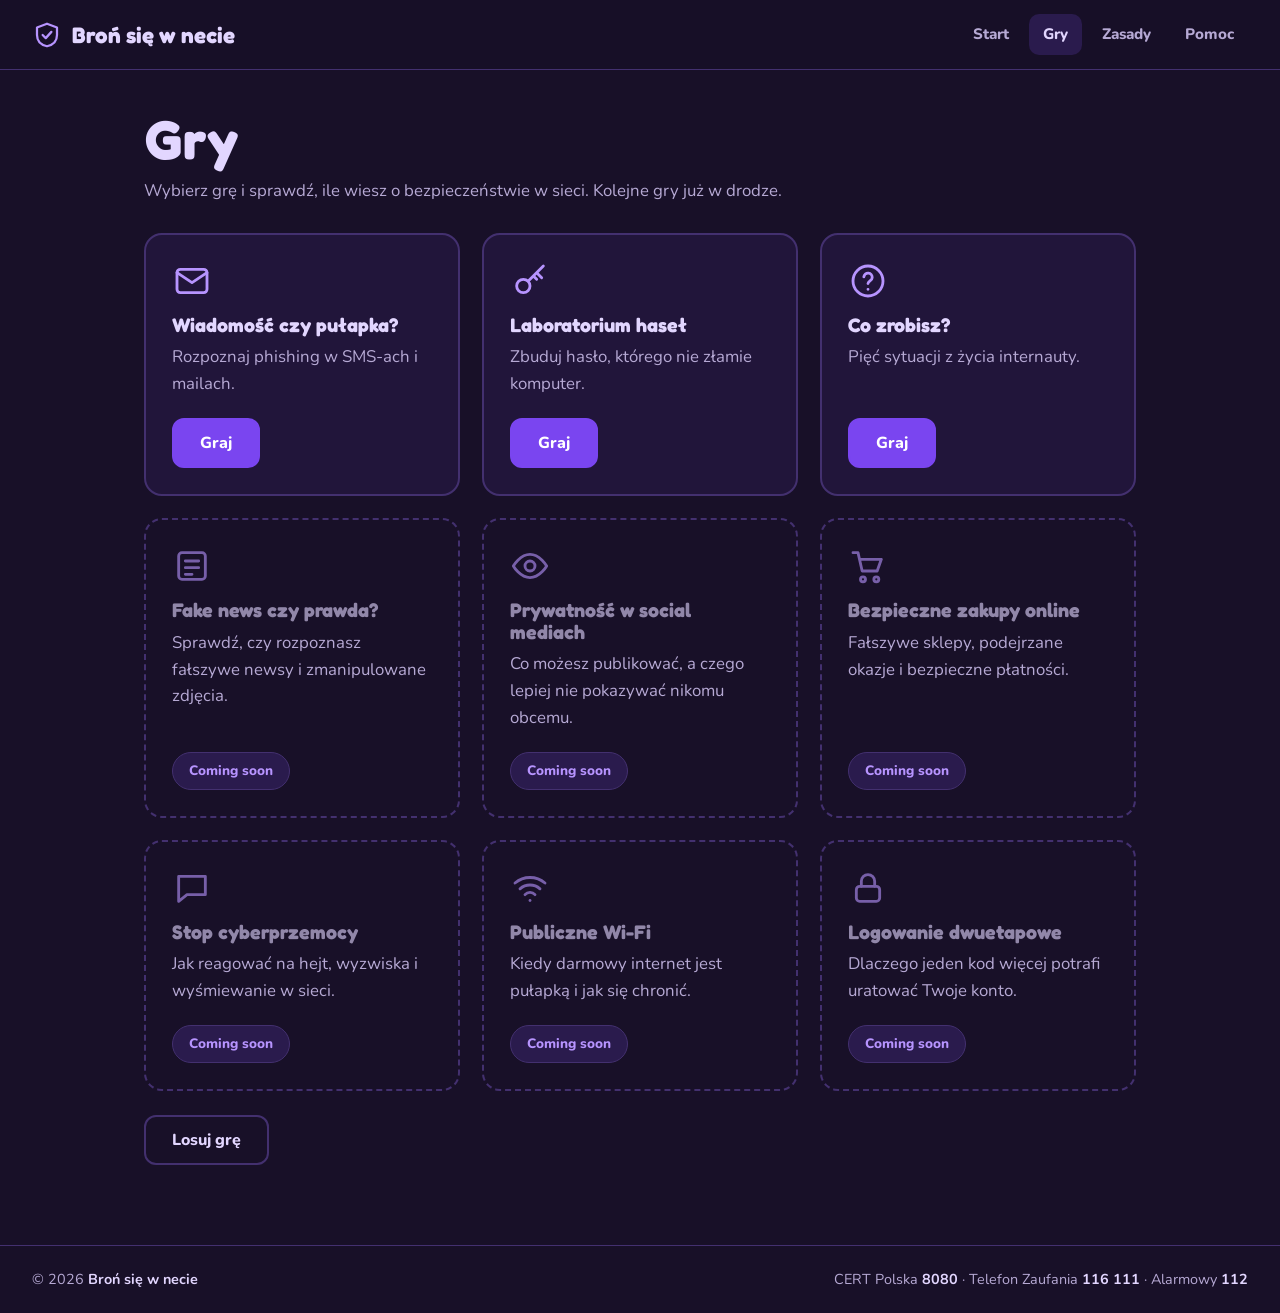
==== gry.html @ c03ba727 "jakies gowno zeby byly cokolwiek i sie poprawi" ====
<!DOCTYPE html>
<html lang="pl">
<head>
<meta charset="utf-8">
<meta name="viewport" content="width=device-width, initial-scale=1, viewport-fit=cover">
<title>Gry – Broń się w necie</title>
<link href="https://fonts.googleapis.com/css2?family=Fredoka:wght@500;700&family=Nunito:wght@400;600;800&display=swap" rel="stylesheet">
<link rel="stylesheet" href="css/style.css">
</head>
<body>

<nav class="pasek-nawigacji">
  <a class="logo" href="index.html">
    <svg viewBox="0 0 24 24" fill="none" stroke-width="1.8" stroke-linecap="round" stroke-linejoin="round" aria-hidden="true"><path d="M12 3l8 3v6c0 5-3.5 8-8 9-4.5-1-8-4-8-9V6z"/><path d="M8.5 12l2.5 2.5 4.5-5"/></svg>
    <span>Broń się w necie</span>
  </a>
  <div class="menu-glowne">
    <a href="index.html">Start</a>
    <a href="gry.html" class="aktywny">Gry</a>
    <a href="index.html#zasady">Zasady</a>
    <a href="index.html#pomoc">Pomoc</a>
  </div>
</nav>

<main class="strona">
  <h1 style="font-size:clamp(2.2rem,6vw,3.4rem)">Gry</h1>
  <p class="opis" style="color:var(--tekst-przygaszony);margin:8px 0 28px">Wybierz grę i sprawdź, ile wiesz o bezpieczeństwie w sieci. Kolejne gry już w drodze.</p>

  <section id="wybor-gier">
    <div class="wybor-gier">
      <div class="karta-gry">
        <svg viewBox="0 0 24 24" fill="none" stroke-width="1.7" stroke-linecap="round" stroke-linejoin="round" aria-hidden="true"><rect x="3" y="5" width="18" height="14" rx="2"/><path d="M3 7l9 6 9-6"/></svg>
        <h3>Wiadomość czy pułapka?</h3>
        <p>Rozpoznaj phishing w SMS-ach i mailach.</p>
        <button class="przycisk" data-gra="gra-phishing">Graj</button>
      </div>
      <div class="karta-gry">
        <svg viewBox="0 0 24 24" fill="none" stroke-width="1.7" stroke-linecap="round" stroke-linejoin="round" aria-hidden="true"><circle cx="8" cy="15" r="4"/><path d="M11 12l9-9M16 7l3 3M14 9l2 2"/></svg>
        <h3>Laboratorium haseł</h3>
        <p>Zbuduj hasło, którego nie złamie komputer.</p>
        <button class="przycisk" data-gra="gra-haslo">Graj</button>
      </div>
      <div class="karta-gry">
        <svg viewBox="0 0 24 24" fill="none" stroke-width="1.7" stroke-linecap="round" stroke-linejoin="round" aria-hidden="true"><circle cx="12" cy="12" r="9"/><path d="M9.5 9.5a2.5 2.5 0 015 .5c0 1.7-2.5 2-2.5 3.5M12 17h.01"/></svg>
        <h3>Co zrobisz?</h3>
        <p>Pięć sytuacji z życia internauty.</p>
        <button class="przycisk" data-gra="gra-sytuacje">Graj</button>
      </div>
      <div class="karta-gry wkrotce">
        <svg viewBox="0 0 24 24" fill="none" stroke-width="1.7" stroke-linecap="round" stroke-linejoin="round" aria-hidden="true"><rect x="4" y="4" width="16" height="16" rx="2"/><path d="M8 9h8M8 13h8M8 17h4"/></svg>
        <h3>Fake news czy prawda?</h3>
        <p>Sprawdź, czy rozpoznasz fałszywe newsy i zmanipulowane zdjęcia.</p>
        <span class="plakietka">Coming soon</span>
      </div>
      <div class="karta-gry wkrotce">
        <svg viewBox="0 0 24 24" fill="none" stroke-width="1.7" stroke-linecap="round" stroke-linejoin="round" aria-hidden="true"><path d="M2 12s4-7 10-7 10 7 10 7-4 7-10 7S2 12 2 12z"/><circle cx="12" cy="12" r="3"/></svg>
        <h3>Prywatność w social mediach</h3>
        <p>Co możesz publikować, a czego lepiej nie pokazywać nikomu obcemu.</p>
        <span class="plakietka">Coming soon</span>
      </div>
      <div class="karta-gry wkrotce">
        <svg viewBox="0 0 24 24" fill="none" stroke-width="1.7" stroke-linecap="round" stroke-linejoin="round" aria-hidden="true"><circle cx="9" cy="20" r="1.5"/><circle cx="17" cy="20" r="1.5"/><path d="M3 4h3l2.5 11h9L20 8H7"/></svg>
        <h3>Bezpieczne zakupy online</h3>
        <p>Fałszywe sklepy, podejrzane okazje i bezpieczne płatności.</p>
        <span class="plakietka">Coming soon</span>
      </div>
      <div class="karta-gry wkrotce">
        <svg viewBox="0 0 24 24" fill="none" stroke-width="1.7" stroke-linecap="round" stroke-linejoin="round" aria-hidden="true"><path d="M4 5h16v11H9l-5 4z"/></svg>
        <h3>Stop cyberprzemocy</h3>
        <p>Jak reagować na hejt, wyzwiska i wyśmiewanie w sieci.</p>
        <span class="plakietka">Coming soon</span>
      </div>
      <div class="karta-gry wkrotce">
        <svg viewBox="0 0 24 24" fill="none" stroke-width="1.7" stroke-linecap="round" stroke-linejoin="round" aria-hidden="true"><path d="M3 9a14 14 0 0118 0M6 12.5a9 9 0 0112 0M9 16a4 4 0 016 0"/><path d="M12 19.5h.01"/></svg>
        <h3>Publiczne Wi-Fi</h3>
        <p>Kiedy darmowy internet jest pułapką i jak się chronić.</p>
        <span class="plakietka">Coming soon</span>
      </div>
      <div class="karta-gry wkrotce">
        <svg viewBox="0 0 24 24" fill="none" stroke-width="1.7" stroke-linecap="round" stroke-linejoin="round" aria-hidden="true"><rect x="5" y="11" width="14" height="9" rx="2"/><path d="M8 11V8a4 4 0 018 0v3"/></svg>
        <h3>Logowanie dwuetapowe</h3>
        <p>Dlaczego jeden kod więcej potrafi uratować Twoje konto.</p>
        <span class="plakietka">Coming soon</span>
      </div>
    </div>
    <button class="przycisk przycisk-kontur losuj-gre" id="przycisk-losuj-gre">Losuj grę</button>
  </section>

  <section class="panel-gry" id="panel-gry" hidden>
    <div id="gra-phishing" hidden>
      <h2>Wiadomość czy pułapka?</h2>
      <p>Oceń, czy możesz zaufać wiadomości.</p>
      <div id="pytania-phishing"></div>
    </div>
    <div id="gra-haslo" hidden>
      <h2>Laboratorium haseł</h2>
      <p>Spełnij wszystkie wymagania i zatwierdź hasło. To tylko ćwiczenie: nic nie jest nigdzie wysyłane, ale nie wpisuj tu swojego prawdziwego hasła.</p>
      <input class="pole-hasla" type="text" id="pole-hasla" autocomplete="off" spellcheck="false" aria-label="Hasło testowe" placeholder="Wpisz hasło testowe">
      <ul class="lista-wymagan" id="lista-wymagan"></ul>
      <div class="czas-lamania" id="czas-lamania" aria-live="polite"></div>
      <button class="przycisk" id="zatwierdz-haslo">Zatwierdź hasło</button>
      <div class="komentarz" id="komentarz-haslo" aria-live="polite" style="margin-top:14px"></div>
      <p style="font-size:.9rem">Wskazówka: długie zdanie, które tylko Ty rozumiesz, bije krótkie hasło pełne znaków.</p>
    </div>
    <div id="gra-sytuacje" hidden>
      <h2>Co zrobisz?</h2>
      <p>Wybierz najlepszą reakcję.</p>
      <div id="pytania-sytuacje"></div>
    </div>
    <button class="przycisk przycisk-kontur wroc-do-wyboru" id="wroc-do-wyboru">Wróć do wyboru gry</button>
  </section>
</main>

<footer class="stopka">
  <span>© 2026 <b>Broń się w necie</b></span>
  <span>CERT Polska <b>8080</b> · Telefon Zaufania <b>116 111</b> · Alarmowy <b>112</b></span>
</footer>
<script src="js/gry.js"></script>
</body>
</html>
---- css/style.css ----
:root {
  color-scheme: dark;
  --tlo: #181028;
  --tlo-jasniejsze: #21153a;
  --panel: #2a1b4d;
  --obramowanie: #43306f;
  --fiolet: #7a45f0;
  --fiolet-jasny: #b794ff;
  --liliowy: #e2d6ff;
  --tekst: #ece6f8;
  --tekst-przygaszony: #b6a9d4;
  --dobrze: #7fe3b2;
  --zle: #ff8fa3;
  box-sizing: border-box;
  padding-top: env(safe-area-inset-top, 0px);
  padding-bottom: env(safe-area-inset-bottom, 0px);
}
* { margin: 0; padding: 0; box-sizing: border-box; }
[hidden] { display: none !important; }
html { background: var(--tlo); scroll-behavior: smooth; scroll-padding-top: calc(env(safe-area-inset-top, 0px) + 84px); }
body { font-family: Nunito, system-ui, sans-serif; font-size: 1.05rem; line-height: 1.6; color: var(--tekst); min-height: 100vh; overflow-x: hidden; display: flex; flex-direction: column; }
h1, h2, h3 { font-family: Fredoka, system-ui, sans-serif; font-weight: 700; line-height: 1.1; color: var(--liliowy); }
a:focus-visible, button:focus-visible, input:focus-visible { outline: 3px solid var(--fiolet-jasny); outline-offset: 3px; }

.pasek-nawigacji { position: fixed; top: 0; left: 0; right: 0; z-index: 10; height: calc(70px + env(safe-area-inset-top, 0px)); padding: env(safe-area-inset-top, 0px) 32px 0; display: flex; align-items: center; justify-content: space-between; background: rgba(24, 16, 40, .92); border-bottom: 1px solid var(--obramowanie); }
.logo { display: flex; align-items: center; gap: 10px; text-decoration: none; color: var(--liliowy); font: 700 1.4rem Fredoka, sans-serif; }
.logo svg { width: 30px; height: 30px; stroke: var(--fiolet-jasny); }
.menu-glowne { display: flex; gap: 6px; }
.menu-glowne a { color: var(--tekst-przygaszony); text-decoration: none; font-weight: 800; font-size: .95rem; padding: 8px 14px; border-radius: 10px; }
.menu-glowne a:hover, .menu-glowne a.aktywny { color: var(--liliowy); background: var(--panel); }

.przycisk { display: inline-block; font: 800 1rem Nunito, sans-serif; cursor: pointer; text-decoration: none; color: #fff; background: var(--fiolet); border: 2px solid var(--fiolet); border-radius: 12px; padding: 12px 26px; transition: background .2s, border-color .2s; }
.przycisk:hover:not(:disabled) { background: #8f5cff; border-color: #8f5cff; }
.przycisk:disabled { opacity: .5; cursor: default; }
.przycisk-kontur { background: transparent; color: var(--liliowy); border-color: var(--obramowanie); }
.przycisk-kontur:hover:not(:disabled) { background: var(--panel); border-color: var(--fiolet-jasny); }

.strona { width: 100%; flex: 1; max-width: 1040px; margin: 0 auto; padding: 110px 24px 40px; }

.start-naglowek { display: grid; grid-template-columns: 1.2fr 1fr; gap: 48px; align-items: center; min-height: 72vh; }
.start-naglowek h1 { font-size: clamp(2.8rem, 7vw, 4.6rem); }
.start-naglowek p { color: var(--tekst-przygaszony); font-size: 1.2rem; margin: 18px 0 30px; max-width: 34ch; }
.przyciski-w-rzedzie { display: flex; gap: 14px; flex-wrap: wrap; }

.telefon { background: var(--tlo-jasniejsze); border: 2px solid var(--obramowanie); border-radius: 28px; padding: 28px 22px; transform: rotate(2deg); }
.sms { background: var(--panel); border-radius: 18px 18px 18px 4px; padding: 14px 16px; }
.sms small { display: block; color: var(--fiolet-jasny); font-weight: 800; margin-bottom: 4px; }
.sms u { color: var(--zle); text-decoration-color: var(--zle); word-break: break-all; }
.podpis-sms { margin-top: 18px; color: var(--tekst-przygaszony); font-weight: 600; text-align: center; }

.sekcja { padding: 56px 0 8px; }
.sekcja > h2 { font-size: clamp(1.8rem, 5vw, 2.5rem); }
.sekcja > .opis { color: var(--tekst-przygaszony); margin: 8px 0 28px; max-width: 56ch; }

.lista-zasad { list-style: none; display: grid; gap: 14px; max-width: 720px; }
.lista-zasad li { border-left: 4px solid var(--fiolet); padding: 4px 0 4px 18px; }
.lista-zasad b { color: var(--liliowy); font-size: 1.1rem; }
.numery-pomocy { margin-top: 36px; background: var(--tlo-jasniejsze); border: 1px solid var(--obramowanie); border-radius: 16px; padding: 20px 24px; max-width: 720px; color: var(--tekst-przygaszony); }
.numery-pomocy b { color: var(--liliowy); }

.wybor-gier { display: grid; gap: 22px; grid-template-columns: repeat(auto-fit, minmax(250px, 1fr)); }
.karta-gry { background: var(--tlo-jasniejsze); border: 2px solid var(--obramowanie); border-radius: 18px; padding: 26px; display: flex; flex-direction: column; align-items: flex-start; gap: 8px; transition: border-color .2s, transform .2s; }
.karta-gry:hover { border-color: var(--fiolet-jasny); transform: translateY(-3px); }
.karta-gry svg { width: 40px; height: 40px; stroke: var(--fiolet-jasny); margin-bottom: 6px; }
.karta-gry p { color: var(--tekst-przygaszony); flex: 1; margin-bottom: 12px; }
.losuj-gre { margin-top: 24px; }

.panel-gry { background: var(--tlo-jasniejsze); border: 2px solid var(--obramowanie); border-radius: 20px; padding: 32px; max-width: 800px; }
.panel-gry > div > h2 { font-size: 2rem; }
.panel-gry > div > p { color: var(--tekst-przygaszony); margin: 8px 0 4px; }
.wroc-do-wyboru { margin-top: 28px; padding: 8px 20px; font-size: .95rem; }
.numer-pytania { font-weight: 800; color: var(--tekst-przygaszony); margin: 22px 0 10px; }
.wiadomosc { background: var(--panel); border-radius: 18px 18px 18px 4px; padding: 16px 20px; max-width: 560px; }
.wiadomosc b { display: block; font-size: .85rem; color: var(--fiolet-jasny); margin-bottom: 4px; }
.odpowiedzi { display: grid; gap: 12px; margin: 18px 0; max-width: 560px; }
.odpowiedzi.dwie { grid-template-columns: 1fr 1fr; }
.odpowiedz { font: 700 1rem Nunito, sans-serif; text-align: left; cursor: pointer; color: var(--tekst); background: var(--panel); border: 2px solid var(--obramowanie); border-radius: 14px; padding: 13px 18px; transition: border-color .2s; }
.odpowiedz:hover:not(:disabled) { border-color: var(--fiolet-jasny); }
.odpowiedz:disabled { cursor: default; }
.odpowiedz.dobra { border-color: var(--dobrze); background: rgba(127, 227, 178, .14); }
.odpowiedz.zla { border-color: var(--zle); background: rgba(255, 143, 163, .14); }
.komentarz { min-height: 1.6em; max-width: 560px; margin-bottom: 14px; font-weight: 700; }
.komentarz.dobrze { color: var(--dobrze); }
.komentarz.zle { color: var(--zle); }
.wynik-gry { font: 700 1.7rem Fredoka, sans-serif; color: var(--fiolet-jasny); margin-top: 22px; }
.pole-hasla { width: 100%; max-width: 560px; margin-top: 20px; font: 700 1.15rem Nunito, sans-serif; color: var(--tekst); background: var(--panel); border: 2px solid var(--obramowanie); border-radius: 14px; padding: 14px 18px; }
.pole-hasla:focus { outline: none; border-color: var(--fiolet-jasny); }
.lista-wymagan { list-style: none; margin: 16px 0; display: grid; gap: 4px; color: var(--tekst-przygaszony); }
.lista-wymagan li::before { content: "✗  "; color: var(--zle); font-weight: 800; }
.lista-wymagan li.spelnione { color: var(--tekst); }
.lista-wymagan li.spelnione::before { content: "✓  "; color: var(--dobrze); }
.czas-lamania { font-weight: 800; color: var(--liliowy); margin: 8px 0 18px; min-height: 1.6em; }


.stopka { flex-shrink: 0; margin-top: 40px; padding: 22px 32px; border-top: 1px solid var(--obramowanie); color: var(--tekst-przygaszony); font-size: .9rem; display: flex; justify-content: space-between; gap: 12px; flex-wrap: wrap; }
.stopka b { color: var(--liliowy); }

@media (max-width: 800px) {
  .pasek-nawigacji { padding-left: 16px; padding-right: 16px; }
  .menu-glowne a { padding: 8px 9px; font-size: .85rem; }
  .logo span { display: none; }
  .start-naglowek { grid-template-columns: 1fr; gap: 30px; min-height: 0; padding-top: 20px; }
  .telefon { transform: none; }
  .panel-gry { padding: 22px; }
  .odpowiedzi.dwie { grid-template-columns: 1fr; }
  .stopka { padding: 20px 16px; }
}
@media (prefers-reduced-motion: reduce) { html { scroll-behavior: auto; } * { transition: none !important; } }

.karta-gry.wkrotce { border-style: dashed; background: transparent; }
.karta-gry.wkrotce:hover { border-color: var(--obramowanie); transform: none; }
.karta-gry.wkrotce svg, .karta-gry.wkrotce h3 { opacity: .6; }
.plakietka { font-weight: 800; font-size: .85rem; color: var(--fiolet-jasny); background: var(--panel); border: 1px solid var(--obramowanie); border-radius: 999px; padding: 7px 16px; }
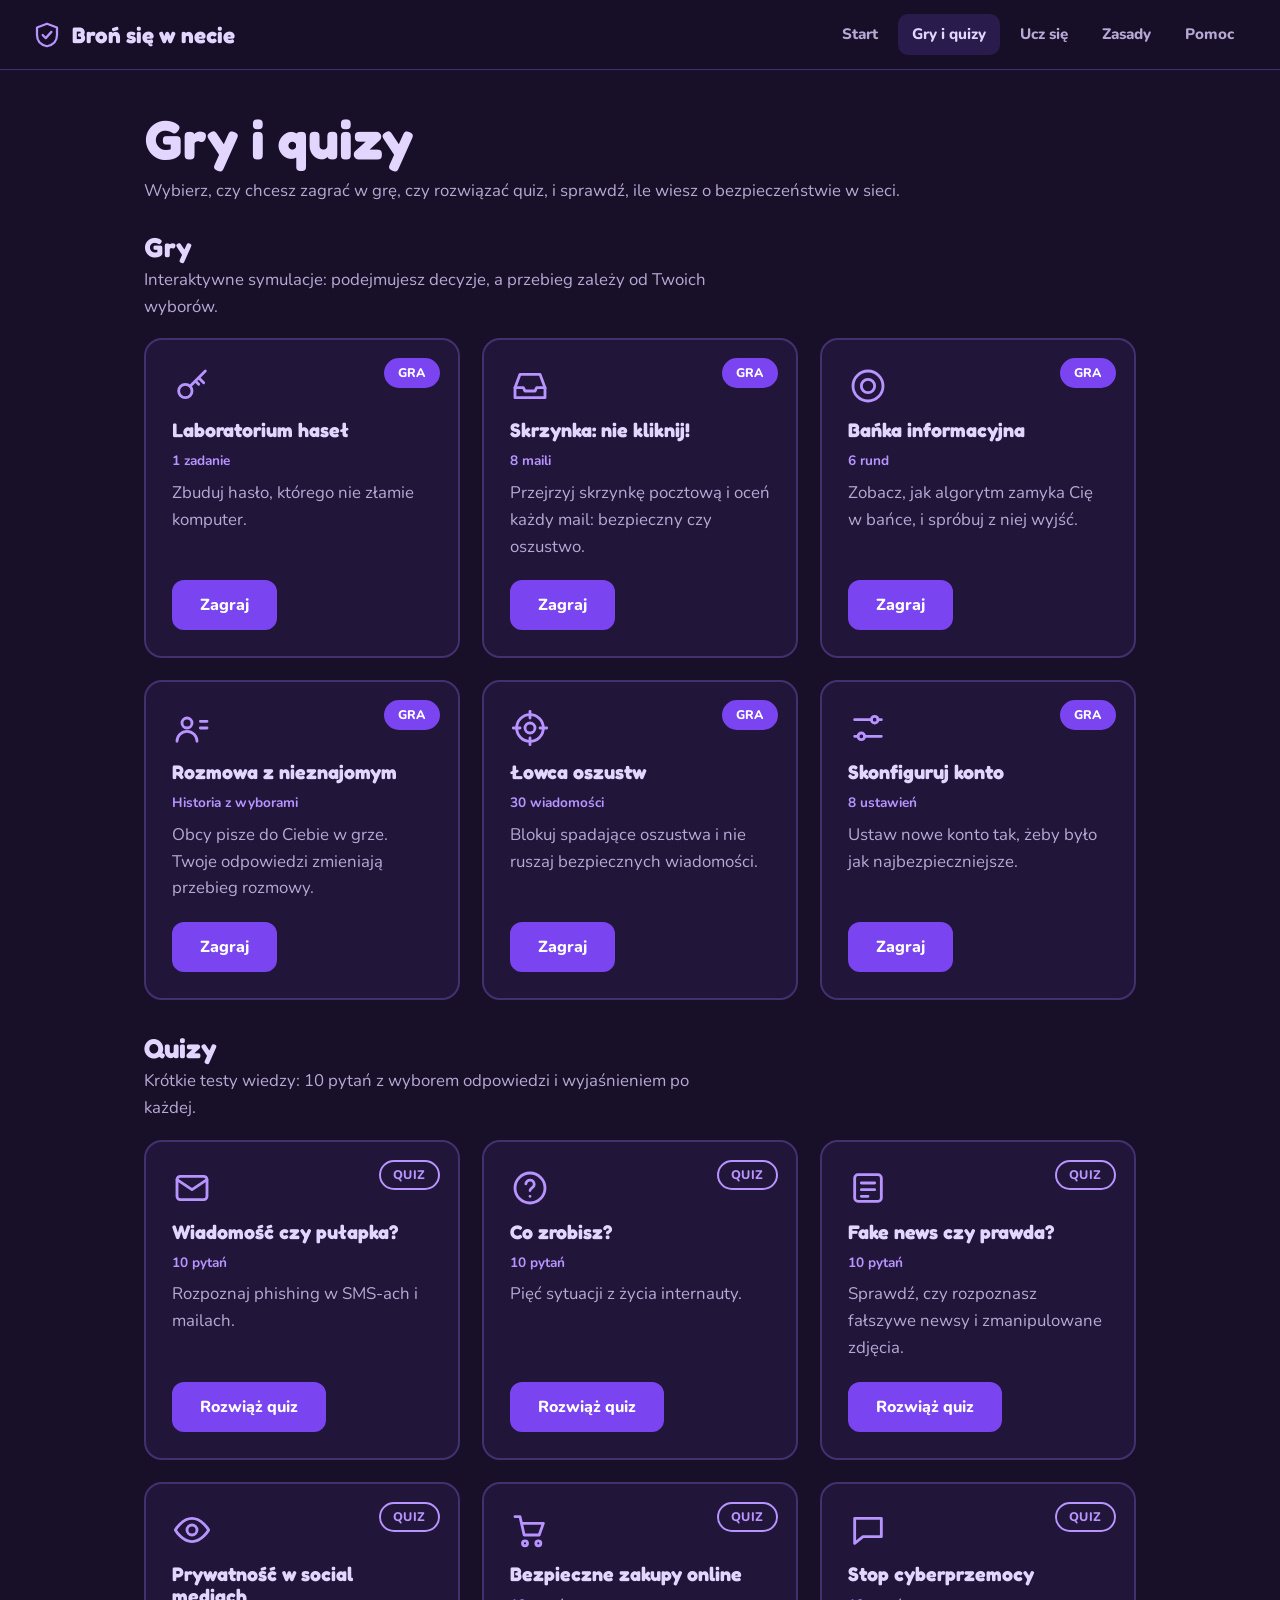
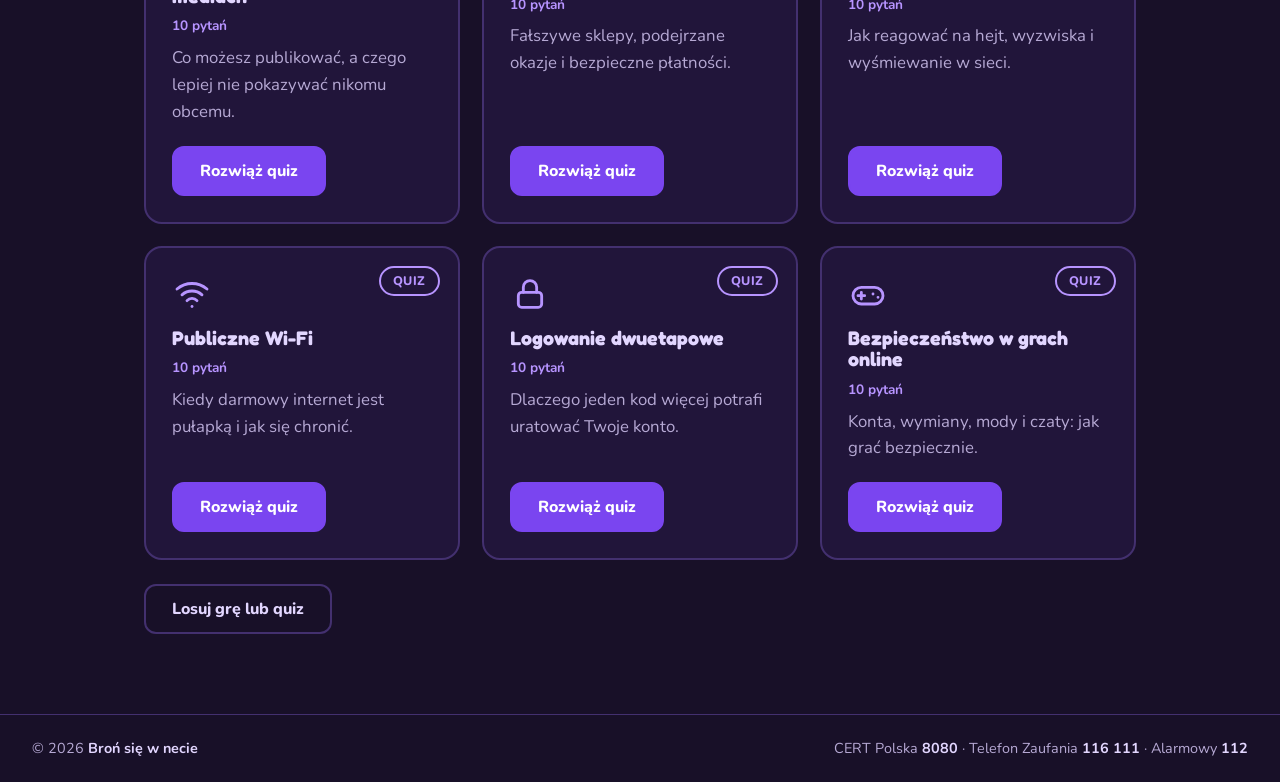
==== commit d321d9cd: "gry, ucz sie, readme" ====
--- a/gry.html
+++ b/gry.html
@@ -3,7 +3,7 @@
 <head>
 <meta charset="utf-8">
 <meta name="viewport" content="width=device-width, initial-scale=1, viewport-fit=cover">
-<title>Gry – Broń się w necie</title>
+<title>Gry i quizy – Broń się w necie</title>
 <link href="https://fonts.googleapis.com/css2?family=Fredoka:wght@500;700&family=Nunito:wght@400;600;800&display=swap" rel="stylesheet">
 <link rel="stylesheet" href="css/style.css">
 </head>
@@ -16,74 +16,132 @@
   </a>
   <div class="menu-glowne">
     <a href="index.html">Start</a>
-    <a href="gry.html" class="aktywny">Gry</a>
+    <a href="gry.html" class="aktywny">Gry i quizy</a>
+    <a href="ucz-sie.html">Ucz się</a>
     <a href="index.html#zasady">Zasady</a>
     <a href="index.html#pomoc">Pomoc</a>
   </div>
 </nav>
 
 <main class="strona">
-  <h1 style="font-size:clamp(2.2rem,6vw,3.4rem)">Gry</h1>
-  <p class="opis" style="color:var(--tekst-przygaszony);margin:8px 0 28px">Wybierz grę i sprawdź, ile wiesz o bezpieczeństwie w sieci. Kolejne gry już w drodze.</p>
+  <h1 style="font-size:clamp(2.2rem,6vw,3.4rem)">Gry i quizy</h1>
+  <p class="opis" style="color:var(--tekst-przygaszony);margin:8px 0 28px">Wybierz, czy chcesz zagrać w grę, czy rozwiązać quiz, i sprawdź, ile wiesz o bezpieczeństwie w sieci.</p>
 
   <section id="wybor-gier">
+    <h2 class="tytul-grupy">Gry</h2>
+    <p class="opis-grupy">Interaktywne symulacje: podejmujesz decyzje, a przebieg zależy od Twoich wyborów.</p>
     <div class="wybor-gier">
-      <div class="karta-gry">
+      <div class="karta-gry" data-rodzaj="gra"><span class="plakietka-rodzaju gra">Gra</span>
+        <svg viewBox="0 0 24 24" fill="none" stroke-width="1.7" stroke-linecap="round" stroke-linejoin="round" aria-hidden="true"><circle cx="8" cy="15" r="4"/><path d="M11 12l9-9M16 7l3 3M14 9l2 2"/></svg>
+        <h3>Laboratorium haseł</h3>
+        <small class="meta-gry">1 zadanie</small>
+        <p>Zbuduj hasło, którego nie złamie komputer.</p>
+        <button class="przycisk" data-gra="gra-haslo">Zagraj</button>
+      </div>
+      <div class="karta-gry" data-rodzaj="gra"><span class="plakietka-rodzaju gra">Gra</span>
+        <svg viewBox="0 0 24 24" fill="none" stroke-width="1.7" stroke-linecap="round" stroke-linejoin="round" aria-hidden="true"><path d="M3 13l3-8h12l3 8v6H3z"/><path d="M3 13h5l1 2h6l1-2h5"/></svg>
+        <h3>Skrzynka: nie kliknij!</h3>
+        <small class="meta-gry">8 maili</small>
+        <p>Przejrzyj skrzynkę pocztową i oceń każdy mail: bezpieczny czy oszustwo.</p>
+        <button class="przycisk" data-gra="gra-skrzynka">Zagraj</button>
+      </div>
+      <div class="karta-gry" data-rodzaj="gra"><span class="plakietka-rodzaju gra">Gra</span>
+        <svg viewBox="0 0 24 24" fill="none" stroke-width="1.7" stroke-linecap="round" stroke-linejoin="round" aria-hidden="true"><circle cx="12" cy="12" r="9"/><circle cx="12" cy="12" r="4"/></svg>
+        <h3>Bańka informacyjna</h3>
+        <small class="meta-gry">6 rund</small>
+        <p>Zobacz, jak algorytm zamyka Cię w bańce, i spróbuj z niej wyjść.</p>
+        <button class="przycisk" data-gra="gra-banka">Zagraj</button>
+      </div>
+      <div class="karta-gry" data-rodzaj="gra"><span class="plakietka-rodzaju gra">Gra</span>
+        <svg viewBox="0 0 24 24" fill="none" stroke-width="1.7" stroke-linecap="round" stroke-linejoin="round" aria-hidden="true"><circle cx="9" cy="9" r="3"/><path d="M3 20c0-3.3 2.7-6 6-6s6 2.7 6 6"/><path d="M17 8h4M17 12h4"/></svg>
+        <h3>Rozmowa z nieznajomym</h3>
+        <small class="meta-gry">Historia z wyborami</small>
+        <p>Obcy pisze do Ciebie w grze. Twoje odpowiedzi zmieniają przebieg rozmowy.</p>
+        <button class="przycisk" data-gra="gra-rozmowa">Zagraj</button>
+      </div>
+      <div class="karta-gry" data-rodzaj="gra"><span class="plakietka-rodzaju gra">Gra</span>
+        <svg viewBox="0 0 24 24" fill="none" stroke-width="1.7" stroke-linecap="round" stroke-linejoin="round" aria-hidden="true"><circle cx="12" cy="12" r="8"/><circle cx="12" cy="12" r="3"/><path d="M12 2v4M12 18v4M2 12h4M18 12h4"/></svg>
+        <h3>Łowca oszustw</h3>
+        <small class="meta-gry">30 wiadomości</small>
+        <p>Blokuj spadające oszustwa i nie ruszaj bezpiecznych wiadomości.</p>
+        <button class="przycisk" data-gra="gra-lowca-oszustw">Zagraj</button>
+      </div>
+      <div class="karta-gry" data-rodzaj="gra"><span class="plakietka-rodzaju gra">Gra</span>
+        <svg viewBox="0 0 24 24" fill="none" stroke-width="1.7" stroke-linecap="round" stroke-linejoin="round" aria-hidden="true"><path d="M4 7h10M18 7h2M4 17h2M10 17h10"/><circle cx="16" cy="7" r="2"/><circle cx="8" cy="17" r="2"/></svg>
+        <h3>Skonfiguruj konto</h3>
+        <small class="meta-gry">8 ustawień</small>
+        <p>Ustaw nowe konto tak, żeby było jak najbezpieczniejsze.</p>
+        <button class="przycisk" data-gra="gra-ustawienia">Zagraj</button>
+      </div>
+    </div>
+    <h2 class="tytul-grupy">Quizy</h2>
+    <p class="opis-grupy">Krótkie testy wiedzy: 10 pytań z wyborem odpowiedzi i wyjaśnieniem po każdej.</p>
+    <div class="wybor-gier">
+      <div class="karta-gry" data-rodzaj="quiz"><span class="plakietka-rodzaju quiz">Quiz</span>
         <svg viewBox="0 0 24 24" fill="none" stroke-width="1.7" stroke-linecap="round" stroke-linejoin="round" aria-hidden="true"><rect x="3" y="5" width="18" height="14" rx="2"/><path d="M3 7l9 6 9-6"/></svg>
         <h3>Wiadomość czy pułapka?</h3>
+        <small class="meta-gry">10 pytań</small>
         <p>Rozpoznaj phishing w SMS-ach i mailach.</p>
-        <button class="przycisk" data-gra="gra-phishing">Graj</button>
+        <button class="przycisk" data-gra="gra-phishing">Rozwiąż quiz</button>
       </div>
-      <div class="karta-gry">
-        <svg viewBox="0 0 24 24" fill="none" stroke-width="1.7" stroke-linecap="round" stroke-linejoin="round" aria-hidden="true"><circle cx="8" cy="15" r="4"/><path d="M11 12l9-9M16 7l3 3M14 9l2 2"/></svg>
-        <h3>Laboratorium haseł</h3>
-        <p>Zbuduj hasło, którego nie złamie komputer.</p>
-        <button class="przycisk" data-gra="gra-haslo">Graj</button>
-      </div>
-      <div class="karta-gry">
+      <div class="karta-gry" data-rodzaj="quiz"><span class="plakietka-rodzaju quiz">Quiz</span>
         <svg viewBox="0 0 24 24" fill="none" stroke-width="1.7" stroke-linecap="round" stroke-linejoin="round" aria-hidden="true"><circle cx="12" cy="12" r="9"/><path d="M9.5 9.5a2.5 2.5 0 015 .5c0 1.7-2.5 2-2.5 3.5M12 17h.01"/></svg>
         <h3>Co zrobisz?</h3>
+        <small class="meta-gry">10 pytań</small>
         <p>Pięć sytuacji z życia internauty.</p>
-        <button class="przycisk" data-gra="gra-sytuacje">Graj</button>
+        <button class="przycisk" data-gra="gra-sytuacje">Rozwiąż quiz</button>
       </div>
-      <div class="karta-gry wkrotce">
+      <div class="karta-gry" data-rodzaj="quiz"><span class="plakietka-rodzaju quiz">Quiz</span>
         <svg viewBox="0 0 24 24" fill="none" stroke-width="1.7" stroke-linecap="round" stroke-linejoin="round" aria-hidden="true"><rect x="4" y="4" width="16" height="16" rx="2"/><path d="M8 9h8M8 13h8M8 17h4"/></svg>
         <h3>Fake news czy prawda?</h3>
+        <small class="meta-gry">10 pytań</small>
         <p>Sprawdź, czy rozpoznasz fałszywe newsy i zmanipulowane zdjęcia.</p>
-        <span class="plakietka">Coming soon</span>
+        <button class="przycisk" data-gra="gra-fake-news">Rozwiąż quiz</button>
       </div>
-      <div class="karta-gry wkrotce">
+      <div class="karta-gry" data-rodzaj="quiz"><span class="plakietka-rodzaju quiz">Quiz</span>
         <svg viewBox="0 0 24 24" fill="none" stroke-width="1.7" stroke-linecap="round" stroke-linejoin="round" aria-hidden="true"><path d="M2 12s4-7 10-7 10 7 10 7-4 7-10 7S2 12 2 12z"/><circle cx="12" cy="12" r="3"/></svg>
         <h3>Prywatność w social mediach</h3>
+        <small class="meta-gry">10 pytań</small>
         <p>Co możesz publikować, a czego lepiej nie pokazywać nikomu obcemu.</p>
-        <span class="plakietka">Coming soon</span>
+        <button class="przycisk" data-gra="gra-prywatnosc">Rozwiąż quiz</button>
       </div>
-      <div class="karta-gry wkrotce">
+      <div class="karta-gry" data-rodzaj="quiz"><span class="plakietka-rodzaju quiz">Quiz</span>
         <svg viewBox="0 0 24 24" fill="none" stroke-width="1.7" stroke-linecap="round" stroke-linejoin="round" aria-hidden="true"><circle cx="9" cy="20" r="1.5"/><circle cx="17" cy="20" r="1.5"/><path d="M3 4h3l2.5 11h9L20 8H7"/></svg>
         <h3>Bezpieczne zakupy online</h3>
+        <small class="meta-gry">10 pytań</small>
         <p>Fałszywe sklepy, podejrzane okazje i bezpieczne płatności.</p>
-        <span class="plakietka">Coming soon</span>
+        <button class="przycisk" data-gra="gra-zakupy">Rozwiąż quiz</button>
       </div>
-      <div class="karta-gry wkrotce">
+      <div class="karta-gry" data-rodzaj="quiz"><span class="plakietka-rodzaju quiz">Quiz</span>
         <svg viewBox="0 0 24 24" fill="none" stroke-width="1.7" stroke-linecap="round" stroke-linejoin="round" aria-hidden="true"><path d="M4 5h16v11H9l-5 4z"/></svg>
         <h3>Stop cyberprzemocy</h3>
+        <small class="meta-gry">10 pytań</small>
         <p>Jak reagować na hejt, wyzwiska i wyśmiewanie w sieci.</p>
-        <span class="plakietka">Coming soon</span>
+        <button class="przycisk" data-gra="gra-cyberprzemoc">Rozwiąż quiz</button>
       </div>
-      <div class="karta-gry wkrotce">
+      <div class="karta-gry" data-rodzaj="quiz"><span class="plakietka-rodzaju quiz">Quiz</span>
         <svg viewBox="0 0 24 24" fill="none" stroke-width="1.7" stroke-linecap="round" stroke-linejoin="round" aria-hidden="true"><path d="M3 9a14 14 0 0118 0M6 12.5a9 9 0 0112 0M9 16a4 4 0 016 0"/><path d="M12 19.5h.01"/></svg>
         <h3>Publiczne Wi-Fi</h3>
+        <small class="meta-gry">10 pytań</small>
         <p>Kiedy darmowy internet jest pułapką i jak się chronić.</p>
-        <span class="plakietka">Coming soon</span>
+        <button class="przycisk" data-gra="gra-wifi">Rozwiąż quiz</button>
       </div>
-      <div class="karta-gry wkrotce">
+      <div class="karta-gry" data-rodzaj="quiz"><span class="plakietka-rodzaju quiz">Quiz</span>
         <svg viewBox="0 0 24 24" fill="none" stroke-width="1.7" stroke-linecap="round" stroke-linejoin="round" aria-hidden="true"><rect x="5" y="11" width="14" height="9" rx="2"/><path d="M8 11V8a4 4 0 018 0v3"/></svg>
         <h3>Logowanie dwuetapowe</h3>
+        <small class="meta-gry">10 pytań</small>
         <p>Dlaczego jeden kod więcej potrafi uratować Twoje konto.</p>
-        <span class="plakietka">Coming soon</span>
+        <button class="przycisk" data-gra="gra-dwuetapowe">Rozwiąż quiz</button>
+      </div>
+      <div class="karta-gry" data-rodzaj="quiz"><span class="plakietka-rodzaju quiz">Quiz</span>
+        <svg viewBox="0 0 24 24" fill="none" stroke-width="1.7" stroke-linecap="round" stroke-linejoin="round" aria-hidden="true"><rect x="3" y="8" width="18" height="10" rx="5"/><path d="M8 11v4M6 13h4M15 12h.01M18 14h.01"/></svg>
+        <h3>Bezpieczeństwo w grach online</h3>
+        <small class="meta-gry">10 pytań</small>
+        <p>Konta, wymiany, mody i czaty: jak grać bezpiecznie.</p>
+        <button class="przycisk" data-gra="gra-gry-online">Rozwiąż quiz</button>
       </div>
     </div>
-    <button class="przycisk przycisk-kontur losuj-gre" id="przycisk-losuj-gre">Losuj grę</button>
+    <button class="przycisk przycisk-kontur losuj-gre" id="przycisk-losuj-gre">Losuj grę lub quiz</button>
   </section>
 
   <section class="panel-gry" id="panel-gry" hidden>
@@ -107,7 +165,7 @@
       <p>Wybierz najlepszą reakcję.</p>
       <div id="pytania-sytuacje"></div>
     </div>
-    <button class="przycisk przycisk-kontur wroc-do-wyboru" id="wroc-do-wyboru">Wróć do wyboru gry</button>
+    <button class="przycisk przycisk-kontur wroc-do-wyboru" id="wroc-do-wyboru">Wróć do wyboru</button>
   </section>
 </main>
 
--- a/css/style.css
+++ b/css/style.css
@@ -107,7 +107,73 @@
 }
 @media (prefers-reduced-motion: reduce) { html { scroll-behavior: auto; } * { transition: none !important; } }
 
-.karta-gry.wkrotce { border-style: dashed; background: transparent; }
-.karta-gry.wkrotce:hover { border-color: var(--obramowanie); transform: none; }
-.karta-gry.wkrotce svg, .karta-gry.wkrotce h3 { opacity: .6; }
-.plakietka { font-weight: 800; font-size: .85rem; color: var(--fiolet-jasny); background: var(--panel); border: 1px solid var(--obramowanie); border-radius: 999px; padding: 7px 16px; }
+
+.skrzynka { display: grid; grid-template-columns: 240px 1fr; gap: 18px; margin-top: 14px; }
+.lista-maili { display: grid; gap: 8px; align-content: start; }
+.pozycja-maila { font: 700 .9rem Nunito, sans-serif; text-align: left; cursor: pointer; color: var(--tekst); background: var(--panel); border: 2px solid var(--obramowanie); border-radius: 12px; padding: 10px 12px; display: grid; gap: 2px; }
+.pozycja-maila span { color: var(--tekst-przygaszony); font-weight: 400; }
+.pozycja-maila.wybrana { border-color: var(--fiolet-jasny); }
+.podglad-maila { background: var(--panel); border-radius: 14px; padding: 20px; }
+.podglad-maila h3 { font-size: 1.25rem; margin-bottom: 6px; }
+.podglad-maila p { margin-bottom: 10px; }
+.adres-nadawcy { color: var(--tekst-przygaszony); font-size: .9rem; word-break: break-all; }
+.link-w-mailu { font: inherit; font-weight: 700; color: var(--fiolet-jasny); background: none; border: 0; text-decoration: underline; cursor: pointer; padding: 0; }
+.adres-linku, .podpowiedz-linku { font-size: .9rem; margin-top: 6px; word-break: break-all; }
+.adres-linku { color: var(--liliowy); }
+.podpowiedz-linku { color: var(--tekst-przygaszony); }
+.podglad-maila .przyciski-w-rzedzie { margin-top: 18px; }
+.wskazowki { margin: 6px 0 14px 20px; color: var(--tekst-przygaszony); }
+.mierniki { display: grid; grid-template-columns: 1fr 1fr; gap: 12px 24px; margin: 20px 0 6px; }
+.miernik b { font-size: .9rem; color: var(--tekst-przygaszony); }
+.miernik div { height: 8px; margin-top: 4px; background: var(--panel); border-radius: 8px; overflow: hidden; }
+.miernik i { display: block; height: 100%; background: var(--fiolet-jasny); transition: width .4s; }
+.karty-postow { display: grid; gap: 12px; margin: 14px 0; }
+.karta-posta { font: 600 1rem Nunito, sans-serif; text-align: left; cursor: pointer; color: var(--tekst); background: var(--panel); border: 2px solid var(--obramowanie); border-radius: 14px; padding: 14px 18px; display: grid; gap: 4px; }
+.karta-posta:hover:not(:disabled) { border-color: var(--fiolet-jasny); }
+.karta-posta:disabled { cursor: default; }
+.karta-posta.wybrany { border-color: var(--fiolet-jasny); background: rgba(183, 148, 255, .14); }
+.karta-posta small { color: var(--fiolet-jasny); font-weight: 800; }
+.karta-posta .etykieta-posta { color: var(--tekst-przygaszony); font-weight: 600; }
+.czat { display: grid; gap: 10px; max-width: 600px; margin: 18px 0; }
+.dymek { padding: 12px 16px; border-radius: 16px; max-width: 88%; }
+.dymek b { display: block; font-size: .8rem; color: var(--fiolet-jasny); margin-bottom: 2px; }
+.dymek.obcy { background: var(--panel); border-radius: 16px 16px 16px 4px; }
+.dymek.ty { background: var(--fiolet); color: #fff; justify-self: end; border-radius: 16px 16px 4px 16px; }
+.uwaga-czatu { font-size: .93rem; font-weight: 700; padding-left: 12px; border-left: 3px solid; }
+.uwaga-czatu.dobrze { color: var(--dobrze); }
+.uwaga-czatu.zle { color: var(--zle); }
+@media (max-width: 800px) { .skrzynka { grid-template-columns: 1fr; } .mierniki { grid-template-columns: 1fr; } }
+
+.spis-lekcji { display: flex; flex-wrap: wrap; gap: 8px; margin-bottom: 30px; }
+.spis-lekcji a { color: var(--liliowy); text-decoration: none; font-weight: 700; font-size: .9rem; background: var(--panel); border: 1px solid var(--obramowanie); border-radius: 999px; padding: 6px 14px; }
+.spis-lekcji a:hover { border-color: var(--fiolet-jasny); }
+.lekcje { display: grid; gap: 22px; }
+.lekcja { background: var(--tlo-jasniejsze); border: 2px solid var(--obramowanie); border-radius: 18px; padding: 28px; }
+.lekcja h2 { font-size: 1.7rem; }
+.lekcja .wstep { color: var(--tekst-przygaszony); margin: 8px 0 18px; }
+.lekcja h3 { font-size: 1.05rem; margin-bottom: 8px; }
+.lekcja .zapamietaj { border-left: 4px solid var(--fiolet); background: var(--panel); padding: 12px 16px; border-radius: 0 12px 12px 0; margin: 14px 0 20px; }
+.lekcja .wskazowki { margin-left: 22px; color: var(--tekst); }
+.lekcja .wskazowki li { margin-bottom: 6px; }
+.link-do-lekcji { display: inline-block; margin: 4px 0 8px; color: var(--fiolet-jasny); font-weight: 700; }
+@media (max-width: 480px) { .menu-glowne a { padding: 8px 6px; font-size: .78rem; } .lekcja { padding: 20px; } }
+
+.tytul-grupy { font-size: 1.7rem; margin: 34px 0 4px; }
+.tytul-grupy:first-child { margin-top: 0; }
+.opis-grupy { color: var(--tekst-przygaszony); margin-bottom: 18px; max-width: 60ch; }
+.plakietka-rodzaju { display: inline-block; font-weight: 800; font-size: .78rem; letter-spacing: .04em; text-transform: uppercase; border-radius: 999px; padding: 3px 12px; margin-bottom: 10px; }
+.plakietka-rodzaju.gra { background: var(--fiolet); color: #fff; border: 2px solid var(--fiolet); }
+.plakietka-rodzaju.quiz { background: transparent; color: var(--fiolet-jasny); border: 2px solid var(--fiolet-jasny); }
+.karta-gry { position: relative; }
+.karta-gry .plakietka-rodzaju { position: absolute; top: 18px; right: 18px; margin: 0; }
+.meta-gry { color: var(--fiolet-jasny); font-weight: 700; font-size: .85rem; }
+@media (max-width: 480px) { .menu-glowne { overflow-x: auto; } .menu-glowne a { white-space: nowrap; padding: 8px 5px; font-size: .74rem; } }
+
+.pole-lowcy { position: relative; height: 380px; overflow: hidden; margin-top: 12px; background: var(--panel); border: 2px solid var(--obramowanie); border-radius: 14px; touch-action: manipulation; }
+.pole-lowcy.blad { border-color: var(--zle); }
+.dol-pola { position: absolute; left: 0; right: 0; bottom: 0; height: 36px; display: grid; place-items: center; background: rgba(122, 69, 240, .35); color: var(--liliowy); font-weight: 800; font-size: .85rem; }
+.spadajaca { position: absolute; top: 0; left: 0; width: 200px; text-align: left; cursor: pointer; font: 700 .85rem Nunito, sans-serif; color: var(--tekst); background: var(--tlo-jasniejsze); border: 2px solid var(--fiolet-jasny); border-radius: 12px; padding: 8px 10px; will-change: transform; }
+.ustawienie { margin: 22px 0; }
+.ustawienie > b { color: var(--liliowy); }
+.ustawienie .odpowiedzi { margin: 8px 0; max-width: 100%; }
+.odpowiedz.wybrana-opcja:not(.dobra):not(.zla) { border-color: var(--fiolet-jasny); background: rgba(183, 148, 255, .16); }
